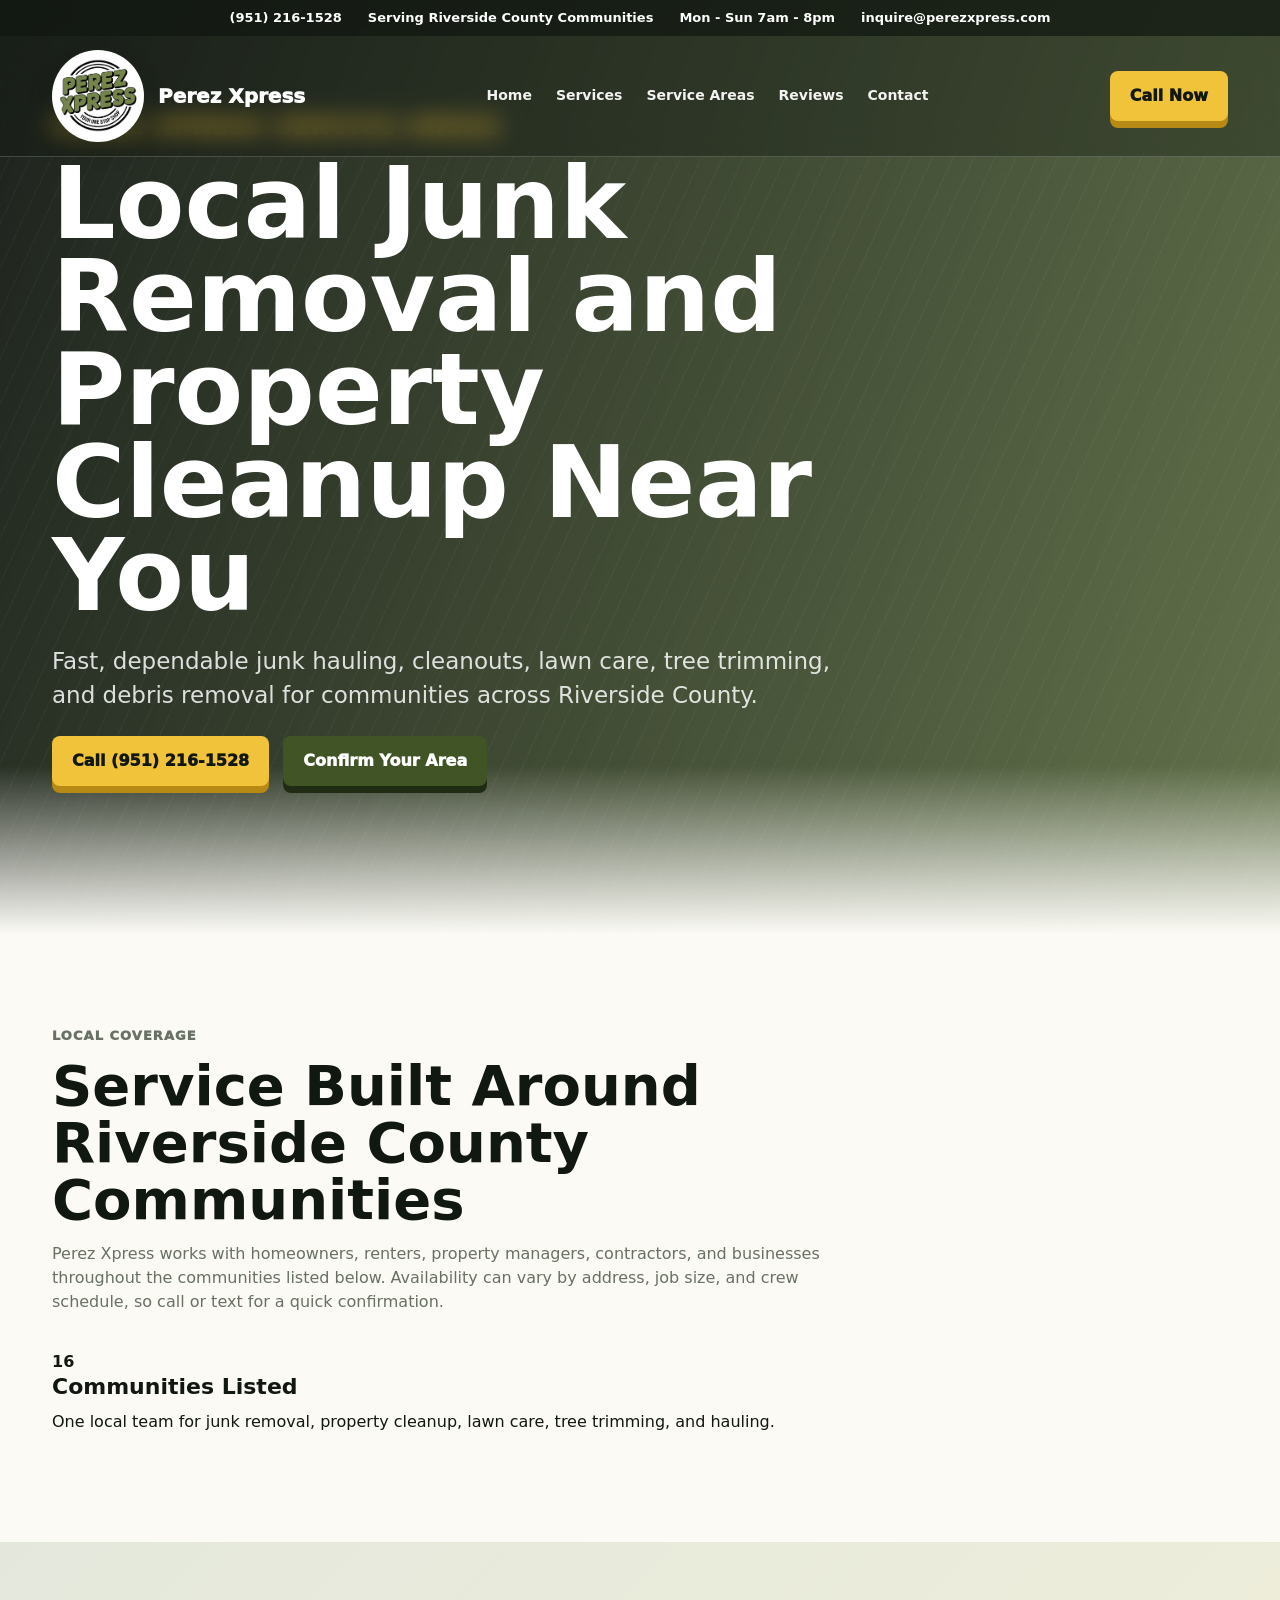
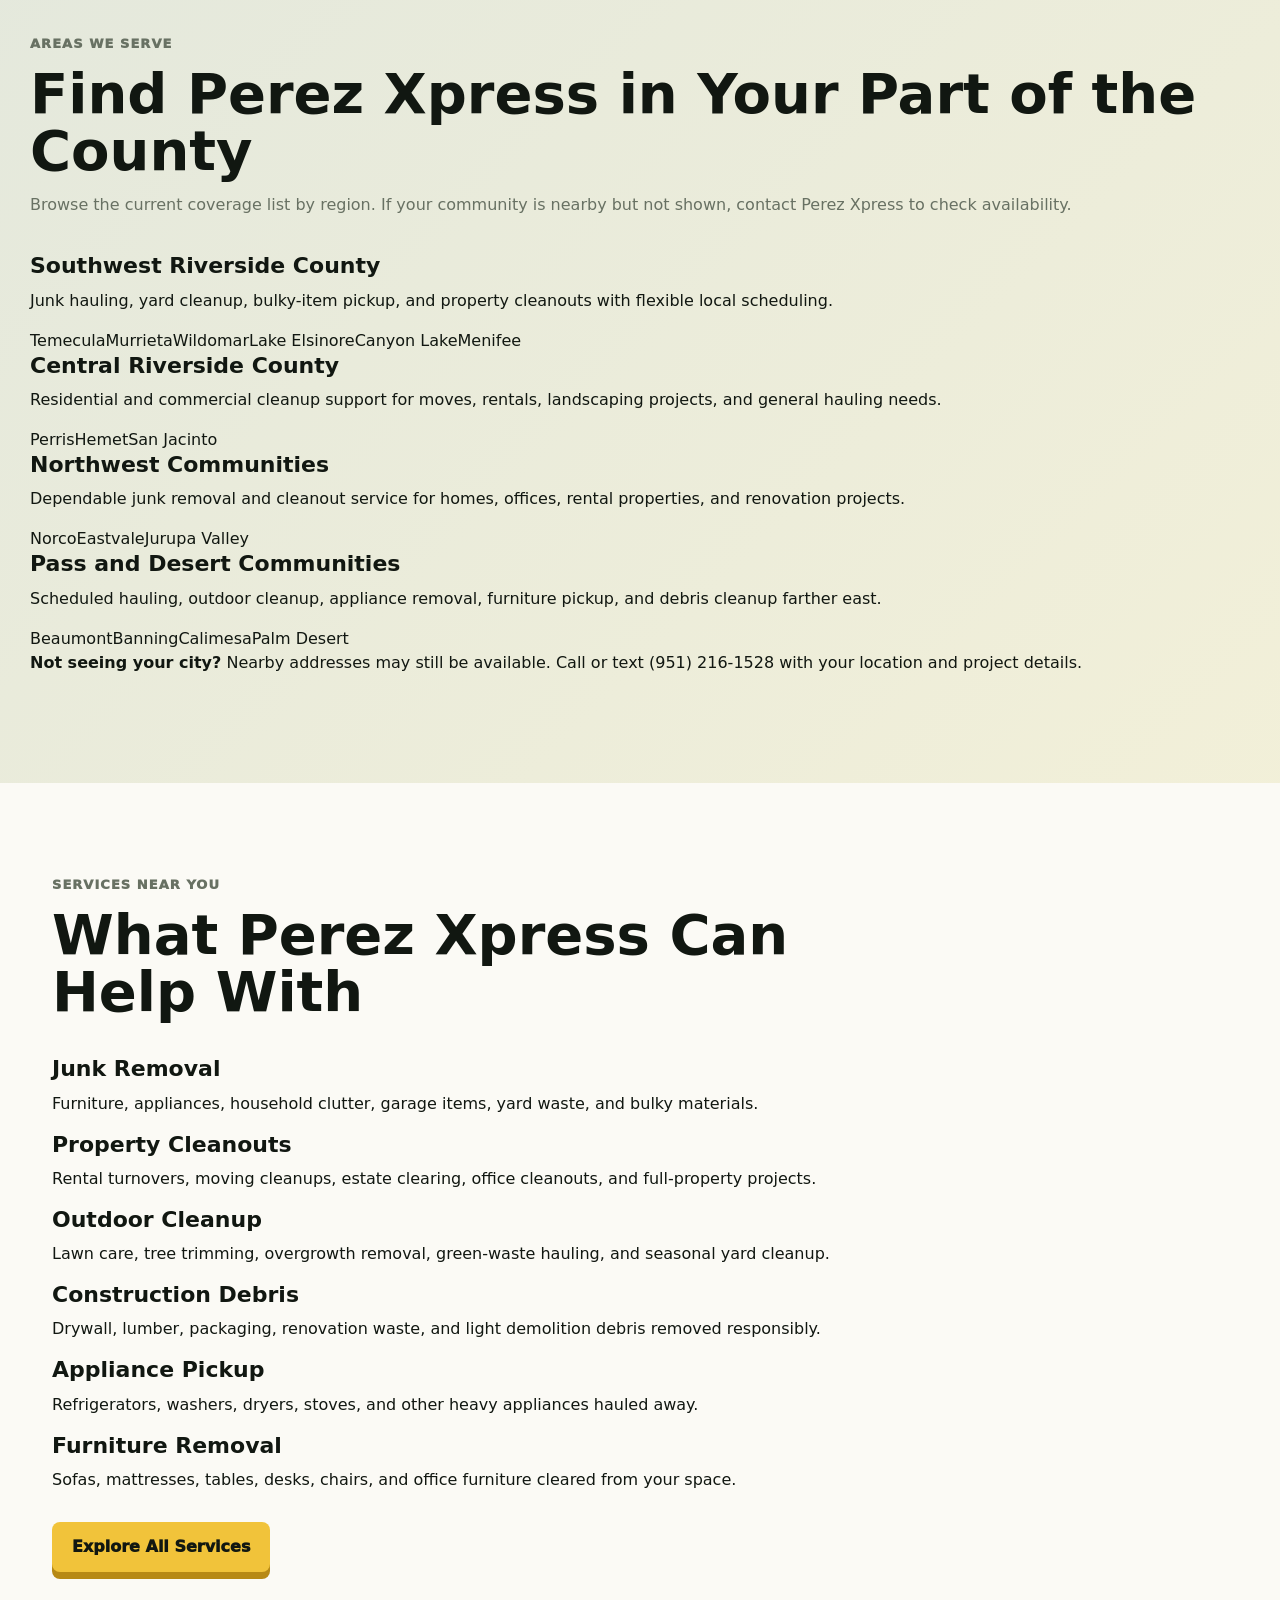
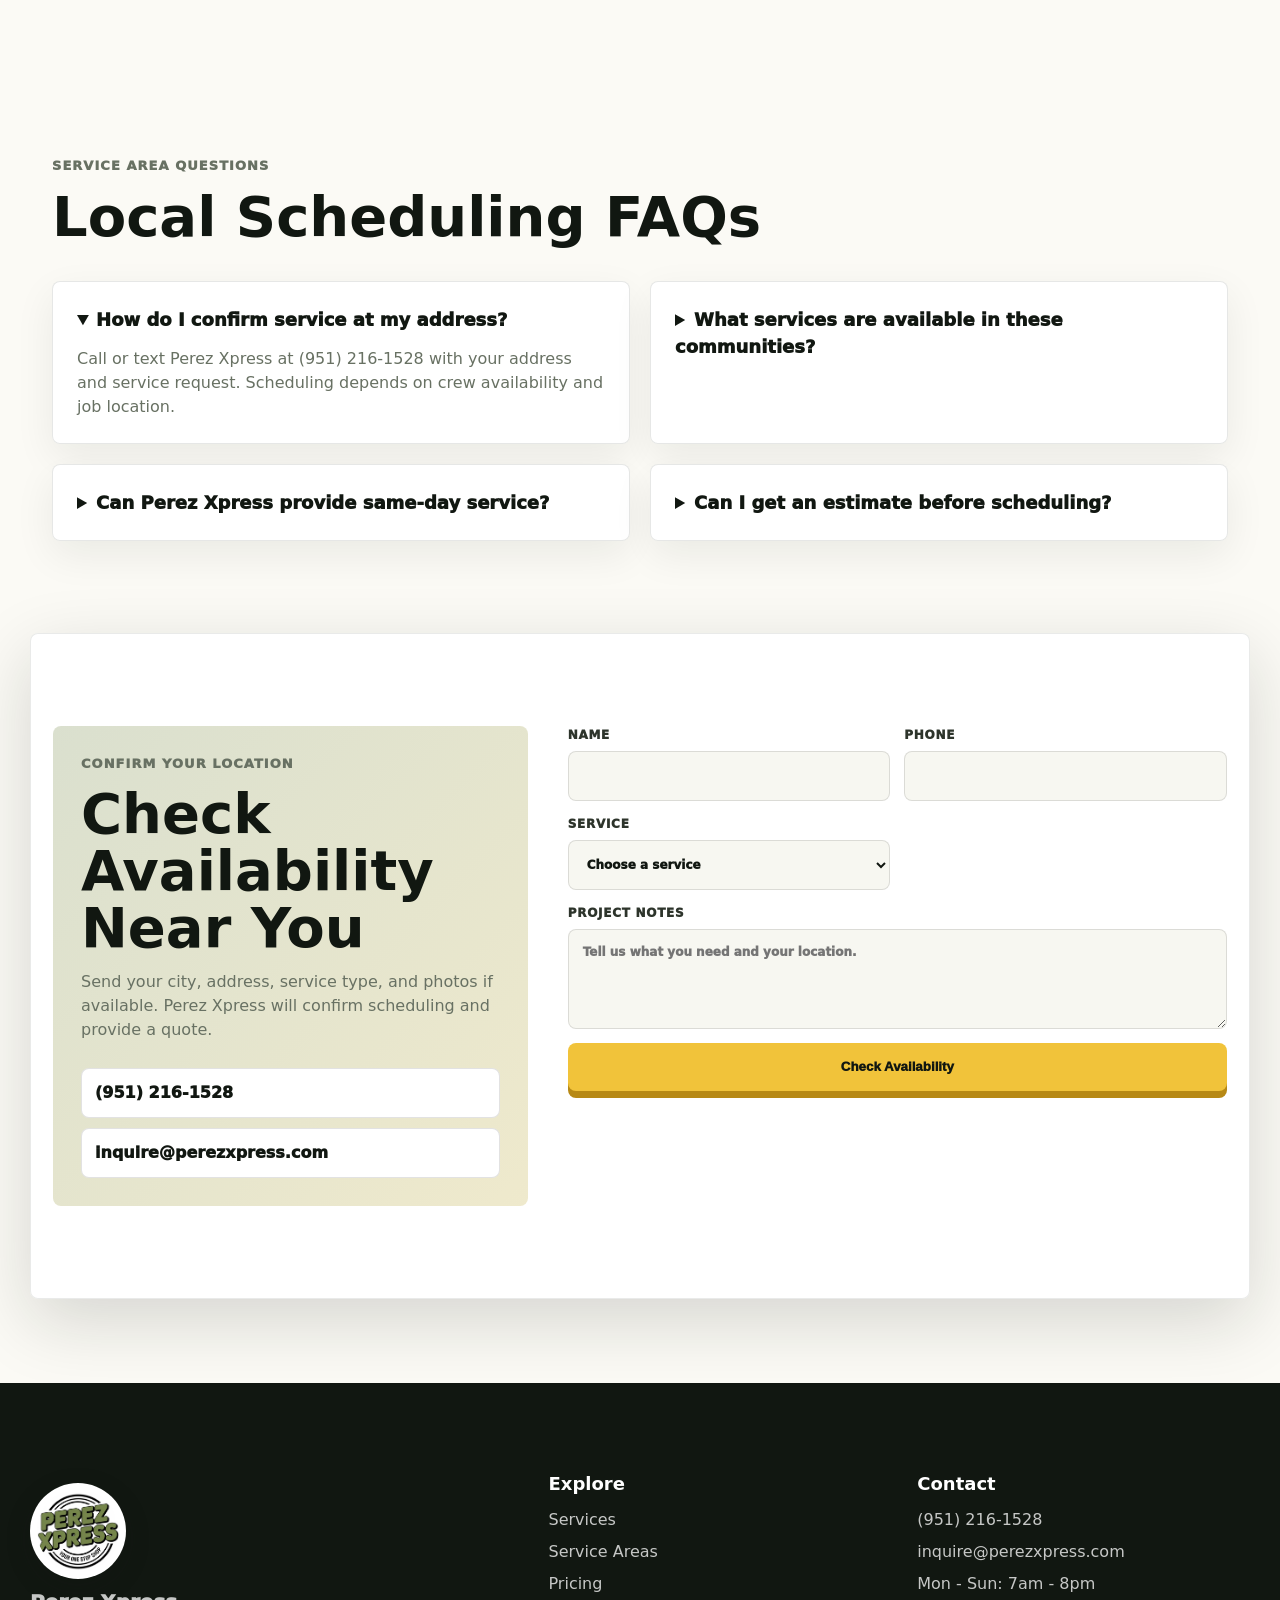
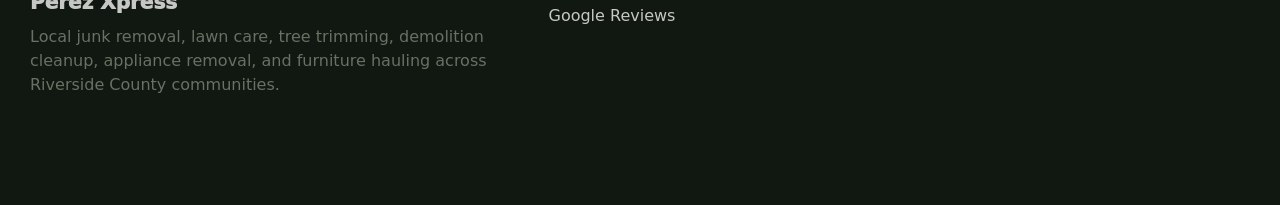
==== service-areas.html @ 228e0c6d "Add SEO service areas page" ====
<!doctype html>
<html lang="en">
  <head>
    <meta charset="utf-8" />
    <meta name="viewport" content="width=device-width, initial-scale=1" />
    <title>Junk Removal Service Areas in Riverside County | Perez Xpress</title>
    <meta name="description" content="See where Perez Xpress provides junk removal, cleanouts, lawn care, tree trimming, demolition cleanup, and bulky-item hauling across Riverside County." />
    <meta name="robots" content="index, follow" />
    <meta property="og:title" content="Perez Xpress Service Areas in Riverside County" />
    <meta property="og:description" content="Find local Perez Xpress junk removal and property cleanup service near you." />
    <meta property="og:type" content="website" />
    <meta property="og:url" content="https://perezxpress.com/service-areas" />
    <meta property="og:image" content="https://perezxpress.com/perez-xpress-logo.jpg" />
    <meta name="theme-color" content="#f1c33a" />
    <link rel="canonical" href="https://perezxpress.com/service-areas" />
    <link rel="stylesheet" href="styles.css" />
    <script type="application/ld+json">
      {
        "@context": "https://schema.org",
        "@graph": [
          {
            "@type": "LocalBusiness",
            "@id": "https://perezxpress.com/#business",
            "name": "Perez Xpress Junk Hauling",
            "url": "https://perezxpress.com/",
            "telephone": "+19512161528",
            "email": "inquire@perezxpress.com",
            "image": "https://perezxpress.com/perez-xpress-logo.jpg",
            "priceRange": "$$",
            "openingHours": "Mo-Su 07:00-20:00",
            "areaServed": [
              "Perris", "Lake Elsinore", "Menifee", "Murrieta", "Temecula",
              "Hemet", "Wildomar", "Canyon Lake", "Norco", "Eastvale",
              "Jurupa Valley", "Beaumont", "San Jacinto", "Banning",
              "Calimesa", "Palm Desert"
            ]
          },
          {
            "@type": "BreadcrumbList",
            "itemListElement": [
              { "@type": "ListItem", "position": 1, "name": "Home", "item": "https://perezxpress.com/" },
              { "@type": "ListItem", "position": 2, "name": "Service Areas", "item": "https://perezxpress.com/service-areas" }
            ]
          },
          {
            "@type": "FAQPage",
            "mainEntity": [
              {
                "@type": "Question",
                "name": "How do I confirm service at my address?",
                "acceptedAnswer": { "@type": "Answer", "text": "Call or text Perez Xpress at (951) 216-1528 with your address and service request. Scheduling depends on crew availability and job location." }
              },
              {
                "@type": "Question",
                "name": "What services are available in these communities?",
                "acceptedAnswer": { "@type": "Answer", "text": "Available services include junk removal, property cleanouts, appliance and furniture hauling, demolition debris cleanup, lawn care, tree trimming, and yard cleanup." }
              },
              {
                "@type": "Question",
                "name": "Can Perez Xpress provide same-day service?",
                "acceptedAnswer": { "@type": "Answer", "text": "Same-day and next-day appointments may be available depending on the location, crew schedule, and size of the job." }
              }
            ]
          }
        ]
      }
    </script>
  </head>
  <body>
    <header class="site-header">
      <div class="topbar">
        <a href="tel:+19512161528">(951) 216-1528</a>
        <span>Serving Riverside County Communities</span>
        <span>Mon - Sun 7am - 8pm</span>
        <a href="mailto:inquire@perezxpress.com">inquire@perezxpress.com</a>
      </div>
      <nav class="nav" aria-label="Primary navigation">
        <a class="brand" href="index.html" aria-label="Perez Xpress home">
          <img class="brand-logo" src="perez-xpress-logo.jpg" alt="Perez Xpress logo" />
          <span>Perez Xpress</span>
        </a>
        <button class="menu-toggle" type="button" aria-expanded="false" aria-controls="nav-links">
          <span></span><span></span><span></span>
        </button>
        <div class="nav-links" id="nav-links">
          <a href="index.html">Home</a>
          <a href="services.html">Services</a>
          <a href="service-areas.html" aria-current="page">Service Areas</a>
          <a href="index.html#reviews">Reviews</a>
          <a href="#contact">Contact</a>
        </div>
        <a class="nav-cta" href="tel:+19512161528">Call Now</a>
      </nav>
    </header>

    <main>
      <section class="page-hero">
        <div class="page-hero-inner">
          <p class="eyebrow">Perez Xpress service areas</p>
          <h1>Local Junk Removal and Property Cleanup Near You</h1>
          <p>Fast, dependable junk hauling, cleanouts, lawn care, tree trimming, and debris removal for communities across Riverside County.</p>
          <div class="hero-actions">
            <a class="button button-primary" href="tel:+19512161528">Call (951) 216-1528</a>
            <a class="button button-secondary" href="#contact">Confirm Your Area</a>
          </div>
        </div>
      </section>

      <section class="section coverage-intro">
        <div class="section-heading">
          <p class="eyebrow">Local coverage</p>
          <h2>Service Built Around Riverside County Communities</h2>
          <p>Perez Xpress works with homeowners, renters, property managers, contractors, and businesses throughout the communities listed below. Availability can vary by address, job size, and crew schedule, so call or text for a quick confirmation.</p>
        </div>
        <aside class="coverage-summary">
          <strong>16</strong>
          <h3>Communities Listed</h3>
          <p>One local team for junk removal, property cleanup, lawn care, tree trimming, and hauling.</p>
        </aside>
      </section>

      <section class="section band">
        <div class="section-heading">
          <p class="eyebrow">Areas we serve</p>
          <h2>Find Perez Xpress in Your Part of the County</h2>
          <p>Browse the current coverage list by region. If your community is nearby but not shown, contact Perez Xpress to check availability.</p>
        </div>
        <div class="area-card-grid">
          <article class="area-card">
            <h3>Southwest Riverside County</h3>
            <p>Junk hauling, yard cleanup, bulky-item pickup, and property cleanouts with flexible local scheduling.</p>
            <div class="city-list" aria-label="Southwest Riverside County communities">
              <span>Temecula</span><span>Murrieta</span><span>Wildomar</span><span>Lake Elsinore</span><span>Canyon Lake</span><span>Menifee</span>
            </div>
          </article>
          <article class="area-card">
            <h3>Central Riverside County</h3>
            <p>Residential and commercial cleanup support for moves, rentals, landscaping projects, and general hauling needs.</p>
            <div class="city-list" aria-label="Central Riverside County communities">
              <span>Perris</span><span>Hemet</span><span>San Jacinto</span>
            </div>
          </article>
          <article class="area-card">
            <h3>Northwest Communities</h3>
            <p>Dependable junk removal and cleanout service for homes, offices, rental properties, and renovation projects.</p>
            <div class="city-list" aria-label="Northwest Riverside County communities">
              <span>Norco</span><span>Eastvale</span><span>Jurupa Valley</span>
            </div>
          </article>
          <article class="area-card">
            <h3>Pass and Desert Communities</h3>
            <p>Scheduled hauling, outdoor cleanup, appliance removal, furniture pickup, and debris cleanup farther east.</p>
            <div class="city-list" aria-label="Pass and desert communities">
              <span>Beaumont</span><span>Banning</span><span>Calimesa</span><span>Palm Desert</span>
            </div>
          </article>
        </div>
        <div class="coverage-note">
          <p><strong>Not seeing your city?</strong> Nearby addresses may still be available. Call or text <a class="text-link" href="tel:+19512161528">(951) 216-1528</a> with your location and project details.</p>
        </div>
      </section>

      <section class="section">
        <div class="section-heading">
          <p class="eyebrow">Services near you</p>
          <h2>What Perez Xpress Can Help With</h2>
        </div>
        <div class="local-service-grid">
          <article><h3>Junk Removal</h3><p>Furniture, appliances, household clutter, garage items, yard waste, and bulky materials.</p></article>
          <article><h3>Property Cleanouts</h3><p>Rental turnovers, moving cleanups, estate clearing, office cleanouts, and full-property projects.</p></article>
          <article><h3>Outdoor Cleanup</h3><p>Lawn care, tree trimming, overgrowth removal, green-waste hauling, and seasonal yard cleanup.</p></article>
          <article><h3>Construction Debris</h3><p>Drywall, lumber, packaging, renovation waste, and light demolition debris removed responsibly.</p></article>
          <article><h3>Appliance Pickup</h3><p>Refrigerators, washers, dryers, stoves, and other heavy appliances hauled away.</p></article>
          <article><h3>Furniture Removal</h3><p>Sofas, mattresses, tables, desks, chairs, and office furniture cleared from your space.</p></article>
        </div>
        <div class="section-action">
          <a class="button button-primary" href="services.html">Explore All Services</a>
        </div>
      </section>

      <section class="section faq">
        <div class="section-heading">
          <p class="eyebrow">Service area questions</p>
          <h2>Local Scheduling FAQs</h2>
        </div>
        <div class="faq-grid">
          <details open><summary>How do I confirm service at my address?</summary><p>Call or text Perez Xpress at (951) 216-1528 with your address and service request. Scheduling depends on crew availability and job location.</p></details>
          <details><summary>What services are available in these communities?</summary><p>Services include junk removal, property cleanouts, appliance and furniture hauling, demolition debris cleanup, lawn care, tree trimming, and yard cleanup.</p></details>
          <details><summary>Can Perez Xpress provide same-day service?</summary><p>Same-day and next-day appointments may be available depending on the location, crew schedule, and size of the job.</p></details>
          <details><summary>Can I get an estimate before scheduling?</summary><p>Yes. Send photos and basic project details by text or email for a fast preliminary estimate.</p></details>
        </div>
      </section>

      <section class="quick-quote services-quote" id="contact" aria-labelledby="areas-quote-title">
        <div class="quote-intro">
          <p class="eyebrow">Confirm your location</p>
          <h2 id="areas-quote-title">Check Availability Near You</h2>
          <p>Send your city, address, service type, and photos if available. Perez Xpress will confirm scheduling and provide a quote.</p>
          <div class="contact-stack">
            <a href="tel:+19512161528">(951) 216-1528</a>
            <a href="mailto:inquire@perezxpress.com">inquire@perezxpress.com</a>
          </div>
        </div>
        <form class="quote-form" id="pickup-request">
          <label>Name<input name="name" autocomplete="name" required /></label>
          <label>Phone<input name="phone" type="tel" autocomplete="tel" required /></label>
          <label>Service<select name="service" required><option value="">Choose a service</option><option>Junk removal</option><option>Property cleanout</option><option>Lawn care or yard cleanup</option><option>Tree trimming</option><option>Demolition cleanup</option><option>Appliance or furniture removal</option></select></label>
          <label>Project notes<textarea name="message" rows="4" placeholder="Tell us what you need and your location."></textarea></label>
          <button class="button button-primary" type="submit">Check Availability</button>
        </form>
      </section>
    </main>

    <footer class="footer">
      <div>
        <a class="brand footer-brand" href="index.html">
          <img class="brand-logo" src="perez-xpress-logo.jpg" alt="Perez Xpress logo" />
          <span>Perez Xpress</span>
        </a>
        <p>Local junk removal, lawn care, tree trimming, demolition cleanup, appliance removal, and furniture hauling across Riverside County communities.</p>
      </div>
      <div>
        <h2>Explore</h2>
        <a href="services.html">Services</a>
        <a href="service-areas.html">Service Areas</a>
        <a href="index.html#pricing">Pricing</a>
        <a href="index.html#reviews">Google Reviews</a>
      </div>
      <div>
        <h2>Contact</h2>
        <a href="tel:+19512161528">(951) 216-1528</a>
        <a href="mailto:inquire@perezxpress.com">inquire@perezxpress.com</a>
        <span>Mon - Sun: 7am - 8pm</span>
      </div>
    </footer>
    <script src="script.js"></script>
  </body>
</html>
---- styles.css ----
:root {
  --ink: #111711;
  --charcoal: #1d2119;
  --olive: #718646;
  --olive-dark: #415426;
  --leaf: #2f6d3f;
  --gold: #f1c33a;
  --cream: #fbfaf5;
  --paper: #ffffff;
  --mist: #eef1e8;
  --line: rgba(17, 23, 17, 0.12);
  --muted: #687163;
  --shadow: 0 22px 70px rgba(17, 23, 17, 0.16);
}

* {
  box-sizing: border-box;
}

html {
  scroll-behavior: smooth;
}

body {
  margin: 0;
  color: var(--ink);
  background: var(--cream);
  font-family: Inter, ui-sans-serif, system-ui, -apple-system, BlinkMacSystemFont, "Segoe UI", sans-serif;
  line-height: 1.5;
}

body::before {
  content: "";
  position: fixed;
  inset: 0;
  z-index: -1;
  opacity: 0.32;
  background-image:
    linear-gradient(rgba(17, 23, 17, 0.04) 1px, transparent 1px),
    linear-gradient(90deg, rgba(17, 23, 17, 0.04) 1px, transparent 1px);
  background-size: 42px 42px;
}

img {
  display: block;
  max-width: 100%;
}

a {
  color: inherit;
  text-decoration: none;
}

.site-header {
  position: absolute;
  top: 0;
  left: 0;
  width: 100%;
  z-index: 50;
  color: #ffffff;
  background: rgba(17, 23, 17, 0.34);
  border-bottom: 1px solid rgba(255, 255, 255, 0.18);
  backdrop-filter: blur(12px);
}

.topbar {
  display: flex;
  justify-content: center;
  gap: 26px;
  padding: 8px 20px;
  color: #ffffff;
  background: rgba(17, 23, 17, 0.72);
  font-size: 13px;
  font-weight: 800;
}

.topbar a:hover {
  color: var(--gold);
}

.nav {
  display: grid;
  grid-template-columns: auto 1fr auto;
  align-items: center;
  gap: 24px;
  max-width: 1220px;
  margin: 0 auto;
  padding: 14px 22px;
}

.brand {
  display: inline-flex;
  align-items: center;
  gap: 14px;
  min-width: max-content;
  font-size: 20px;
  font-weight: 950;
  letter-spacing: 0;
}

.brand-logo {
  width: 92px;
  height: 92px;
  padding: 4px;
  border: 3px solid rgba(255, 255, 255, 0.88);
  border-radius: 50%;
  background: #ffffff;
  object-fit: contain;
  box-shadow: 0 8px 24px rgba(17, 23, 17, 0.22);
}

.nav-links {
  display: flex;
  justify-content: center;
  gap: 24px;
  font-size: 14px;
  font-weight: 850;
}

.nav-links a {
  color: rgba(255, 255, 255, 0.94);
  transition: color 160ms ease, transform 160ms ease;
}

.nav-links a:hover {
  color: var(--gold);
  transform: translateY(-1px);
}

.nav-cta,
.button {
  display: inline-flex;
  align-items: center;
  justify-content: center;
  min-height: 48px;
  padding: 13px 20px;
  border: 0;
  border-radius: 8px;
  font-weight: 950;
  cursor: pointer;
  transition: transform 160ms ease, box-shadow 160ms ease, background 160ms ease;
}

.nav-cta,
.button-primary {
  color: var(--ink);
  background: var(--gold);
  box-shadow: 0 7px 0 #b78915;
}

.button-secondary {
  color: #ffffff;
  background: var(--olive-dark);
  box-shadow: 0 7px 0 #1f2b12;
}

.nav-cta:hover,
.button:hover {
  transform: translateY(-2px);
}

.menu-toggle {
  display: none;
  width: 46px;
  height: 46px;
  border: 1px solid rgba(255, 255, 255, 0.34);
  border-radius: 8px;
  background: rgba(17, 23, 17, 0.58);
}

.menu-toggle span {
  display: block;
  width: 20px;
  height: 2px;
  margin: 4px auto;
  background: #ffffff;
}

.hero {
  position: relative;
  min-height: clamp(840px, 106svh, 1020px);
  display: grid;
  align-items: center;
  overflow: hidden;
  isolation: isolate;
  background: var(--charcoal);
}

.hero-media,
.hero-overlay {
  position: absolute;
  inset: 0;
}

.hero-media {
  z-index: -2;
  overflow: hidden;
  background-image: url("perez-xpress-truck-dump-trailer.png");
  background-position: 50% center;
  background-repeat: no-repeat;
  background-size: cover;
}

.hero-overlay {
  z-index: -1;
  background:
    linear-gradient(0deg, var(--cream) 0, rgba(251, 250, 245, 0) 15%),
    linear-gradient(90deg, rgba(17, 23, 17, 0.82) 0%, rgba(17, 23, 17, 0.58) 48%, rgba(17, 23, 17, 0.32) 100%),
    linear-gradient(135deg, rgba(241, 195, 58, 0.2), transparent 36%),
    repeating-linear-gradient(115deg, transparent 0 18px, rgba(255, 255, 255, 0.035) 18px 19px);
}

.hero-content {
  position: relative;
  width: 100%;
  max-width: 1220px;
  margin: 0 auto;
  padding: 220px 22px 150px;
  color: #ffffff;
}

.hero-grid {
  display: block;
}

.hero-copy-wrap {
  max-width: 900px;
}

.eyebrow {
  margin: 0 0 12px;
  color: var(--olive-dark);
  font-size: 13px;
  font-weight: 950;
  letter-spacing: 0.08em;
  text-transform: uppercase;
}

.hero .eyebrow,
.final-cta .eyebrow {
  color: var(--gold);
}

h1,
h2,
h3,
p {
  margin-top: 0;
}

h1 {
  max-width: 860px;
  margin-bottom: 22px;
  font-size: clamp(50px, 8.4vw, 100px);
  line-height: 0.93;
  letter-spacing: 0;
}

h2 {
  margin-bottom: 14px;
  font-size: clamp(32px, 4.4vw, 56px);
  line-height: 1.02;
  letter-spacing: 0;
}

h3 {
  margin-bottom: 10px;
  font-size: 22px;
  line-height: 1.15;
}

.hero-copy {
  max-width: 780px;
  margin-bottom: 30px;
  color: rgba(255, 255, 255, 0.88);
  font-size: clamp(18px, 2vw, 23px);
}

.hero-actions,
.final-actions {
  display: flex;
  flex-wrap: wrap;
  gap: 14px;
}

.trust-strip {
  display: grid;
  grid-template-columns: repeat(4, minmax(0, 1fr));
  gap: 12px;
  margin-top: 46px;
}

.trust-strip span {
  padding: 15px 16px;
  border: 1px solid rgba(255, 255, 255, 0.22);
  border-radius: 8px;
  background: rgba(255, 255, 255, 0.13);
  color: rgba(255, 255, 255, 0.92);
  font-weight: 900;
  backdrop-filter: blur(10px);
}

.quick-quote,
.section,
.split-section,
.final-cta,
.footer {
  max-width: 1220px;
  margin: 0 auto;
  padding: 92px 22px;
}

.quick-quote {
  position: relative;
  z-index: 4;
  display: grid;
  grid-template-columns: minmax(0, 0.72fr) minmax(360px, 1fr);
  gap: 40px;
  align-items: start;
  margin-top: -82px;
  border: 1px solid rgba(17, 23, 17, 0.09);
  border-radius: 8px;
  background: rgba(255, 255, 255, 0.96);
  box-shadow: var(--shadow);
}

.quote-intro {
  min-height: 100%;
  padding: 28px;
  border-radius: 8px;
  background:
    linear-gradient(135deg, rgba(113, 134, 70, 0.16), rgba(241, 195, 58, 0.16)),
    var(--mist);
}

.quick-quote p,
.section-heading p,
.split-copy p,
.faq p,
.footer p,
.price-card p,
.service-grid p,
.process-grid p,
blockquote p {
  color: var(--muted);
}

.contact-stack {
  display: grid;
  gap: 10px;
  margin-top: 26px;
}

.contact-stack a {
  display: block;
  padding: 13px 14px;
  border-radius: 8px;
  color: var(--ink);
  background: #ffffff;
  font-weight: 950;
  box-shadow: inset 0 0 0 1px var(--line);
  word-break: break-word;
}

.quote-form {
  display: grid;
  grid-template-columns: repeat(2, minmax(0, 1fr));
  gap: 14px;
}

.quote-form label {
  display: grid;
  gap: 7px;
  color: #2d342b;
  font-size: 12px;
  font-weight: 950;
  letter-spacing: 0.06em;
  text-transform: uppercase;
}

.quote-form label:nth-child(4) {
  grid-column: 1 / -1;
}

input,
select,
textarea {
  width: 100%;
  min-height: 50px;
  border: 1px solid var(--line);
  border-radius: 8px;
  background: #f7f7f1;
  color: var(--ink);
  font: inherit;
  padding: 13px 14px;
  outline: 0;
}

input:focus,
select:focus,
textarea:focus {
  border-color: var(--olive);
  box-shadow: 0 0 0 4px rgba(113, 134, 70, 0.14);
}

textarea {
  resize: vertical;
}

.quote-form button {
  grid-column: 1 / -1;
}

.section-heading {
  max-width: 820px;
  margin-bottom: 36px;
}

.section-action {
  display: flex;
  margin-top: 30px;
}

.page-hero {
  position: relative;
  overflow: hidden;
  color: #ffffff;
  background:
    linear-gradient(110deg, rgba(17, 23, 17, 0.95), rgba(65, 84, 38, 0.82)),
    url("https://images.unsplash.com/photo-1590496793929-36417d3117de?auto=format&fit=crop&w=1900&q=82") center / cover;
}

.page-hero::after {
  content: "";
  position: absolute;
  inset: 0;
  background:
    linear-gradient(0deg, var(--cream) 0, rgba(251, 250, 245, 0) 18%),
    repeating-linear-gradient(115deg, transparent 0 18px, rgba(255, 255, 255, 0.04) 18px 19px);
}

.page-hero-inner {
  position: relative;
  z-index: 1;
  max-width: 1220px;
  margin: 0 auto;
  padding: 110px 22px 148px;
}

.page-hero .eyebrow {
  color: var(--gold);
}

.page-hero h1 {
  max-width: 960px;
}

.page-hero p {
  max-width: 820px;
  color: rgba(255, 255, 255, 0.84);
  font-size: clamp(18px, 2vw, 23px);
}

.seo-intro {
  padding-top: 72px;
}

.seo-grid {
  display: grid;
  grid-template-columns: repeat(5, minmax(0, 1fr));
  gap: 14px;
}

.seo-grid a {
  display: grid;
  min-height: 112px;
  align-items: end;
  padding: 20px;
  border: 1px solid var(--line);
  border-radius: 8px;
  color: #ffffff;
  background:
    linear-gradient(145deg, rgba(17, 23, 17, 0.86), rgba(65, 84, 38, 0.9)),
    var(--olive-dark);
  font-size: 20px;
  font-weight: 950;
  box-shadow: 0 14px 40px rgba(17, 23, 17, 0.1);
}

.service-detail {
  display: grid;
  grid-template-columns: minmax(0, 1fr) minmax(360px, 0.78fr);
  gap: 52px;
  align-items: center;
  max-width: 1220px;
  margin: 0 auto;
  padding: 86px 22px;
}

.service-detail + .service-detail {
  border-top: 1px solid var(--line);
}

.service-detail img {
  width: 100%;
  aspect-ratio: 1 / 0.82;
  border-radius: 8px;
  object-fit: cover;
  box-shadow: var(--shadow);
}

.service-detail img.before-after {
  aspect-ratio: 3 / 2;
}

.service-detail-alt {
  grid-template-columns: minmax(360px, 0.78fr) minmax(0, 1fr);
}

.services-quote {
  margin-top: 0;
  margin-bottom: 84px;
}

.pricing-grid,
.service-grid,
.process-grid,
.review-grid,
.faq-grid {
  display: grid;
  gap: 20px;
}

.pricing-grid {
  grid-template-columns: repeat(4, minmax(0, 1fr));
}

.price-card,
.service-grid article,
.process-grid article,
blockquote,
details {
  border: 1px solid rgba(17, 23, 17, 0.1);
  border-radius: 8px;
  background: rgba(255, 255, 255, 0.94);
  overflow: hidden;
  box-shadow: 0 14px 40px rgba(17, 23, 17, 0.07);
}

.price-card {
  transition: transform 180ms ease, box-shadow 180ms ease;
}

.price-card:hover {
  transform: translateY(-5px);
  box-shadow: 0 24px 60px rgba(17, 23, 17, 0.14);
}

.price-card img {
  width: 100%;
  aspect-ratio: 1.12 / 1;
  object-fit: cover;
  filter: saturate(0.9) contrast(1.05);
}

.price-card div,
.service-grid article,
.process-grid article,
blockquote,
details {
  padding: 24px;
}

.price {
  margin-bottom: 4px;
  color: var(--olive-dark);
  font-size: 34px;
  font-weight: 950;
}

.band {
  max-width: none;
  background:
    linear-gradient(135deg, rgba(65, 84, 38, 0.08), rgba(241, 195, 58, 0.11)),
    #f2f5ec;
}

.band > * {
  max-width: 1220px;
  margin-left: auto;
  margin-right: auto;
}

.service-grid {
  grid-template-columns: repeat(3, minmax(0, 1fr));
}

.service-grid article {
  position: relative;
  min-height: 220px;
  background:
    linear-gradient(180deg, rgba(255, 255, 255, 0.98), rgba(251, 250, 245, 0.98));
}

.service-grid article::after {
  content: "";
  position: absolute;
  left: 24px;
  right: 24px;
  bottom: 0;
  height: 5px;
  border-radius: 999px 999px 0 0;
  background: var(--gold);
}

.service-icon {
  display: inline-grid;
  place-items: center;
  width: 48px;
  height: 48px;
  margin-bottom: 18px;
  border-radius: 8px;
  color: #ffffff;
  background: var(--olive-dark);
  font-weight: 950;
  box-shadow: 5px 5px 0 var(--gold);
}

.split-section {
  display: grid;
  grid-template-columns: minmax(0, 0.95fr) minmax(0, 1fr);
  gap: 56px;
  align-items: center;
}

.split-media {
  position: relative;
}

.split-media::before {
  content: "15% off first service";
  position: absolute;
  top: 24px;
  left: 24px;
  z-index: 2;
  padding: 12px 15px;
  border-radius: 8px;
  color: var(--ink);
  background: var(--gold);
  font-weight: 950;
  box-shadow: 5px 5px 0 #050505;
}

.split-media img {
  width: 100%;
  aspect-ratio: 1 / 0.9;
  border-radius: 8px;
  object-fit: cover;
  box-shadow: var(--shadow);
}

.split-copy {
  padding: 12px 0;
}

.check-list {
  display: grid;
  gap: 10px;
  margin: 24px 0 30px;
  padding: 0;
  list-style: none;
}

.check-list li {
  position: relative;
  padding-left: 32px;
  font-weight: 850;
}

.check-list li::before {
  content: "";
  position: absolute;
  left: 0;
  top: 6px;
  width: 16px;
  height: 16px;
  border-radius: 50%;
  background: var(--gold);
  box-shadow: inset 0 0 0 4px #ffffff, 0 0 0 2px var(--olive-dark);
}

.area-grid {
  display: grid;
  grid-template-columns: repeat(4, minmax(0, 1fr));
  gap: 12px;
}

.area-grid span {
  padding: 16px;
  border: 1px solid var(--line);
  border-radius: 8px;
  background: #ffffff;
  font-weight: 950;
  text-align: center;
  box-shadow: 0 10px 28px rgba(17, 23, 17, 0.06);
}

.process-grid {
  grid-template-columns: repeat(4, minmax(0, 1fr));
}

.process-grid article {
  background: var(--charcoal);
}

.process-grid h3,
.process-grid p {
  color: #ffffff;
}

.process-grid p {
  color: rgba(255, 255, 255, 0.74);
}

.process-grid strong {
  display: block;
  margin-bottom: 22px;
  color: var(--gold);
  font-size: 34px;
  line-height: 1;
}

.reviews-section {
  position: relative;
}

.reviews-heading {
  display: grid;
  grid-template-columns: minmax(0, 1fr) auto;
  gap: 36px;
  align-items: end;
  max-width: 1220px;
  margin: 0 auto 36px;
}

.reviews-heading .section-heading {
  margin-bottom: 0;
}

.google-rating {
  display: flex;
  align-items: center;
  gap: 16px;
  min-width: 320px;
  padding: 22px 24px;
  border: 1px solid rgba(17, 23, 17, 0.1);
  border-radius: 8px;
  background: #ffffff;
  box-shadow: 0 14px 40px rgba(17, 23, 17, 0.08);
}

.google-rating-mark {
  display: grid;
  width: 52px;
  height: 52px;
  flex: 0 0 52px;
  place-items: center;
  border-radius: 50%;
  color: #4285f4;
  background: #f7f9fc;
  font-size: 28px;
  font-weight: 950;
  box-shadow: inset 0 0 0 1px rgba(66, 133, 244, 0.18);
}

.google-rating-label,
.google-rating-count {
  display: block;
  color: var(--muted);
  font-size: 13px;
  font-weight: 850;
}

.google-rating-score {
  display: flex;
  align-items: center;
  gap: 10px;
  margin: 2px 0;
}

.google-rating-score strong {
  color: var(--ink);
  font-size: 28px;
  line-height: 1;
}

.review-stars {
  color: #f4b400;
  font-size: 17px;
  letter-spacing: 0.08em;
}

.review-grid {
  grid-template-columns: repeat(3, minmax(0, 1fr));
}

blockquote {
  position: relative;
  margin: 0;
}

.review-card {
  display: flex;
  min-height: 280px;
  flex-direction: column;
  padding: 28px;
  border-top: 5px solid var(--gold);
  transition: transform 180ms ease, box-shadow 180ms ease;
}

.review-card:hover {
  transform: translateY(-5px);
  box-shadow: 0 24px 60px rgba(17, 23, 17, 0.13);
}

.review-card::before {
  content: "“";
  position: absolute;
  top: 42px;
  right: 22px;
  color: rgba(113, 134, 70, 0.12);
  font-family: Georgia, serif;
  font-size: 92px;
  line-height: 1;
}

.review-card p {
  position: relative;
  z-index: 1;
  margin: 24px 0 28px;
  color: var(--ink);
  font-size: 18px;
  line-height: 1.65;
}

.review-card footer {
  display: flex;
  align-items: center;
  gap: 12px;
  margin-top: auto;
}

.review-card footer span:not(.review-avatar),
.review-source-link {
  display: block;
  color: var(--muted);
  font-size: 13px;
  font-weight: 750;
}

.google-review-link {
  text-decoration: underline;
  text-decoration-color: rgba(65, 84, 38, 0.35);
  text-underline-offset: 3px;
  transition: color 160ms ease, text-decoration-color 160ms ease;
}

.google-review-link:hover,
.google-review-link:focus-visible {
  color: var(--olive-dark);
  text-decoration-color: var(--gold);
}

.review-avatar {
  display: grid;
  width: 44px;
  height: 44px;
  flex: 0 0 44px;
  place-items: center;
  border-radius: 50%;
  color: #ffffff;
  background: var(--olive-dark);
  font-weight: 950;
  box-shadow: 3px 3px 0 var(--gold);
}

cite {
  display: block;
  color: var(--olive-dark);
  font-style: normal;
  font-weight: 950;
}

.reviews-action {
  display: flex;
  align-items: center;
  gap: 22px;
  max-width: 1220px;
  margin: 32px auto 0;
}

.reviews-action > span {
  color: var(--muted);
  font-size: 13px;
  font-weight: 750;
}

.faq-grid {
  grid-template-columns: repeat(2, minmax(0, 1fr));
}

summary {
  cursor: pointer;
  font-size: 18px;
  font-weight: 950;
}

details p {
  margin: 14px 0 0;
}

.final-cta {
  display: flex;
  justify-content: space-between;
  gap: 28px;
  align-items: center;
  margin-bottom: 60px;
  border-radius: 8px;
  color: #ffffff;
  background:
    linear-gradient(120deg, rgba(17, 23, 17, 0.92), rgba(65, 84, 38, 0.96)),
    url("https://images.unsplash.com/photo-1503387762-592deb58ef4e?auto=format&fit=crop&w=1600&q=80") center / cover;
  box-shadow: var(--shadow);
}

.final-cta p {
  color: rgba(255, 255, 255, 0.78);
}

.footer {
  display: grid;
  grid-template-columns: 1.45fr 1fr 1fr;
  gap: 36px;
  max-width: none;
  padding-left: max(22px, calc((100vw - 1220px) / 2));
  padding-right: max(22px, calc((100vw - 1220px) / 2));
  color: #ffffff;
  background: #111711;
}

.footer h2 {
  font-size: 18px;
}

.footer a,
.footer span {
  display: block;
  margin: 8px 0;
  color: rgba(255, 255, 255, 0.76);
}

.footer a:hover {
  color: var(--gold);
}

.footer-brand {
  color: #ffffff;
}

.footer .brand-logo {
  width: 96px;
  height: 96px;
}

@media (max-width: 1050px) {
  .topbar {
    flex-wrap: wrap;
    gap: 8px 18px;
  }

  .nav {
    grid-template-columns: auto auto;
  }

  .menu-toggle {
    display: block;
    justify-self: end;
  }

  .nav-links {
    display: none;
    grid-column: 1 / -1;
    flex-direction: column;
    align-items: stretch;
    gap: 0;
    border-top: 1px solid var(--line);
    padding-top: 12px;
  }

  .nav-links.is-open {
    display: flex;
    padding: 12px 18px;
    border: 1px solid rgba(255, 255, 255, 0.18);
    border-radius: 8px;
    background: rgba(17, 23, 17, 0.9);
  }

  .nav-links a {
    padding: 12px 0;
  }

  .nav-cta {
    display: none;
  }

  .hero-grid,
  .quick-quote,
  .service-detail,
  .service-detail-alt,
  .split-section,
  .reviews-heading,
  .final-cta,
  .footer {
    grid-template-columns: 1fr;
  }

  .google-rating {
    min-width: 0;
    max-width: 420px;
  }

  .pricing-grid,
  .service-grid,
  .process-grid,
  .seo-grid,
  .area-grid {
    grid-template-columns: repeat(2, minmax(0, 1fr));
  }

  .service-detail-alt img {
    order: 2;
  }

  .service-detail-alt div {
    order: 1;
  }
}

@media (max-width: 720px) {
  .topbar {
    justify-content: flex-start;
    font-size: 12px;
  }

  .brand {
    font-size: 17px;
  }

  .brand-logo {
    width: 80px;
    height: 80px;
  }

  .hero {
    min-height: 850px;
  }

  .hero-media {
    background-position: 43% center;
  }

  .hero-content {
    padding-top: 220px;
    padding-bottom: 104px;
  }

  .trust-strip,
  .quote-form,
  .pricing-grid,
  .service-grid,
  .process-grid,
  .review-grid,
  .faq-grid,
  .seo-grid,
  .area-grid {
    grid-template-columns: 1fr;
  }

  .hero-actions,
  .final-actions,
  .button {
    width: 100%;
  }

  .reviews-action {
    align-items: stretch;
    flex-direction: column;
  }

  .reviews-action > span {
    text-align: center;
  }

  .review-card {
    min-height: 0;
  }

  .quick-quote,
  .section,
  .split-section,
  .final-cta,
  .footer {
    padding-top: 60px;
    padding-bottom: 60px;
  }

  .quick-quote {
    margin-top: 0;
    border-radius: 0;
  }

  .service-detail {
    padding-top: 60px;
    padding-bottom: 60px;
  }

  .quote-intro {
    padding: 22px;
  }

  .split-media::before {
    left: 16px;
    top: 16px;
    max-width: calc(100% - 32px);
  }
}
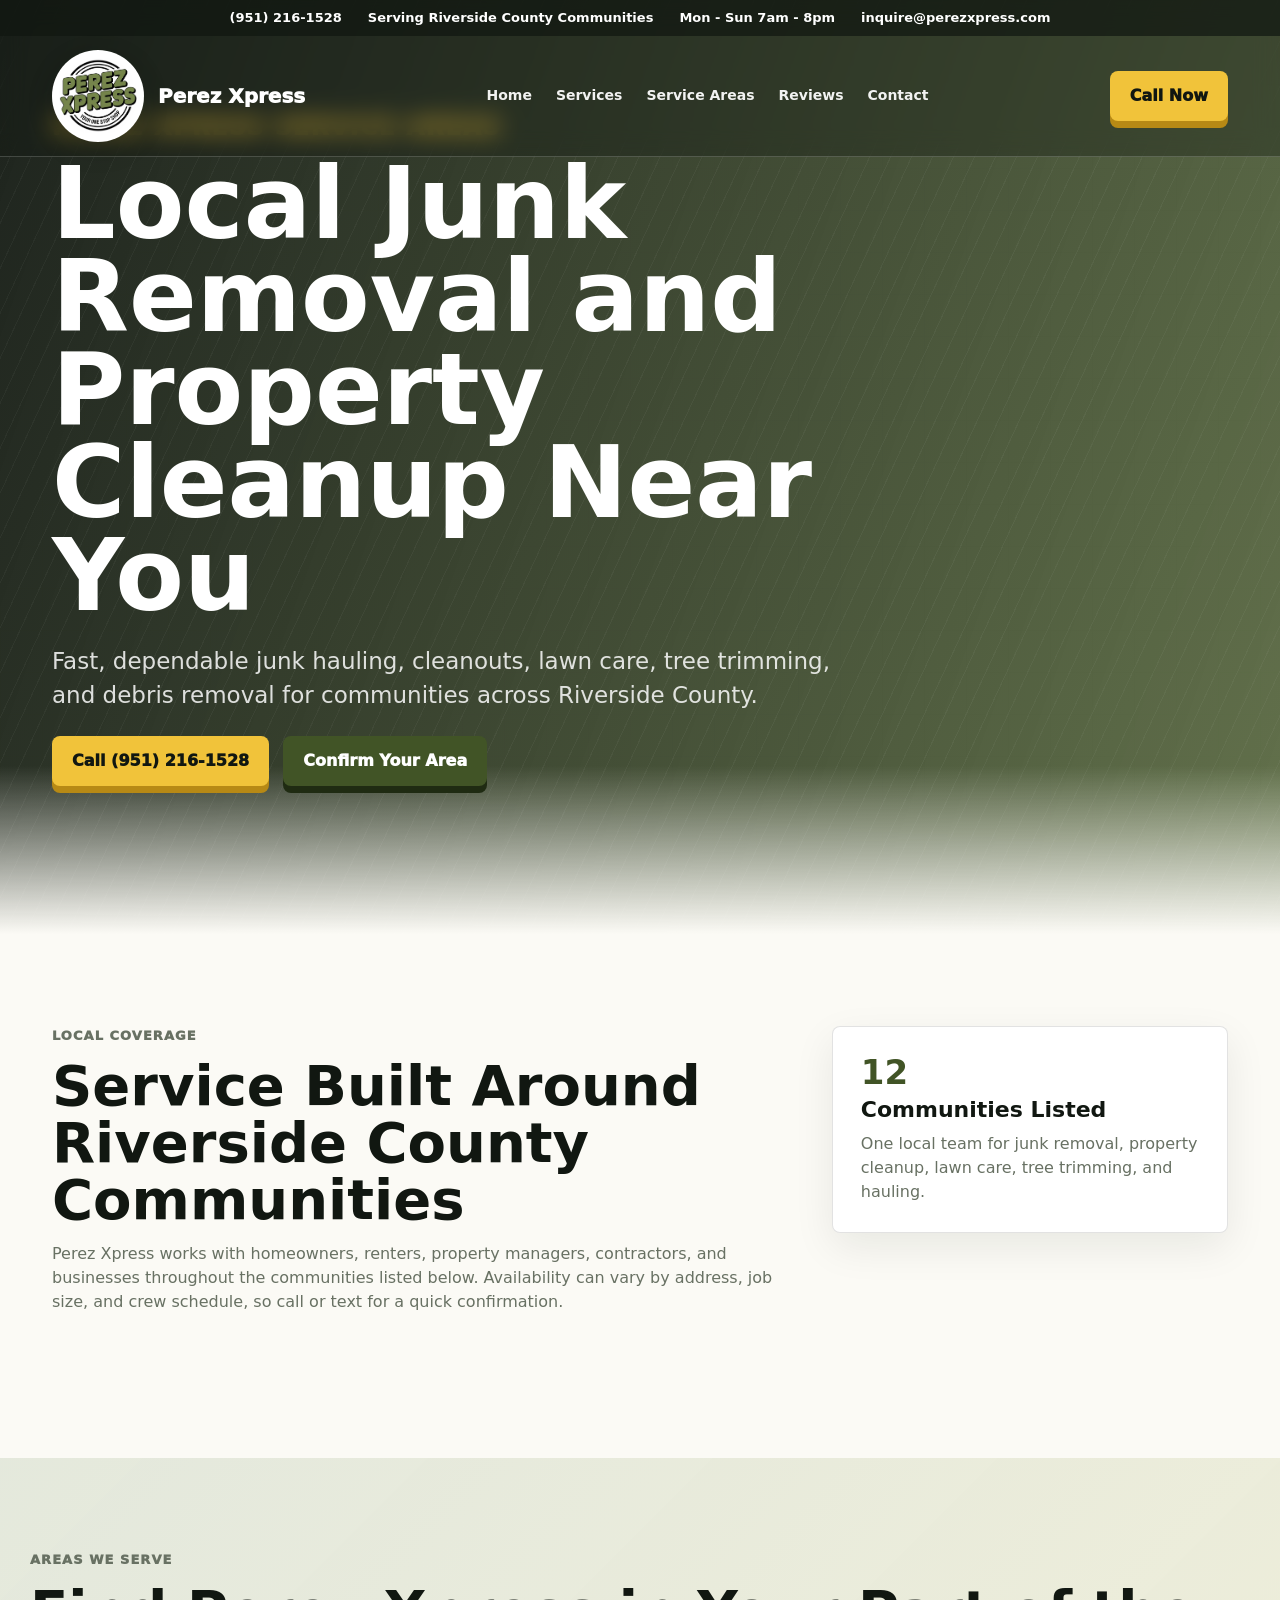
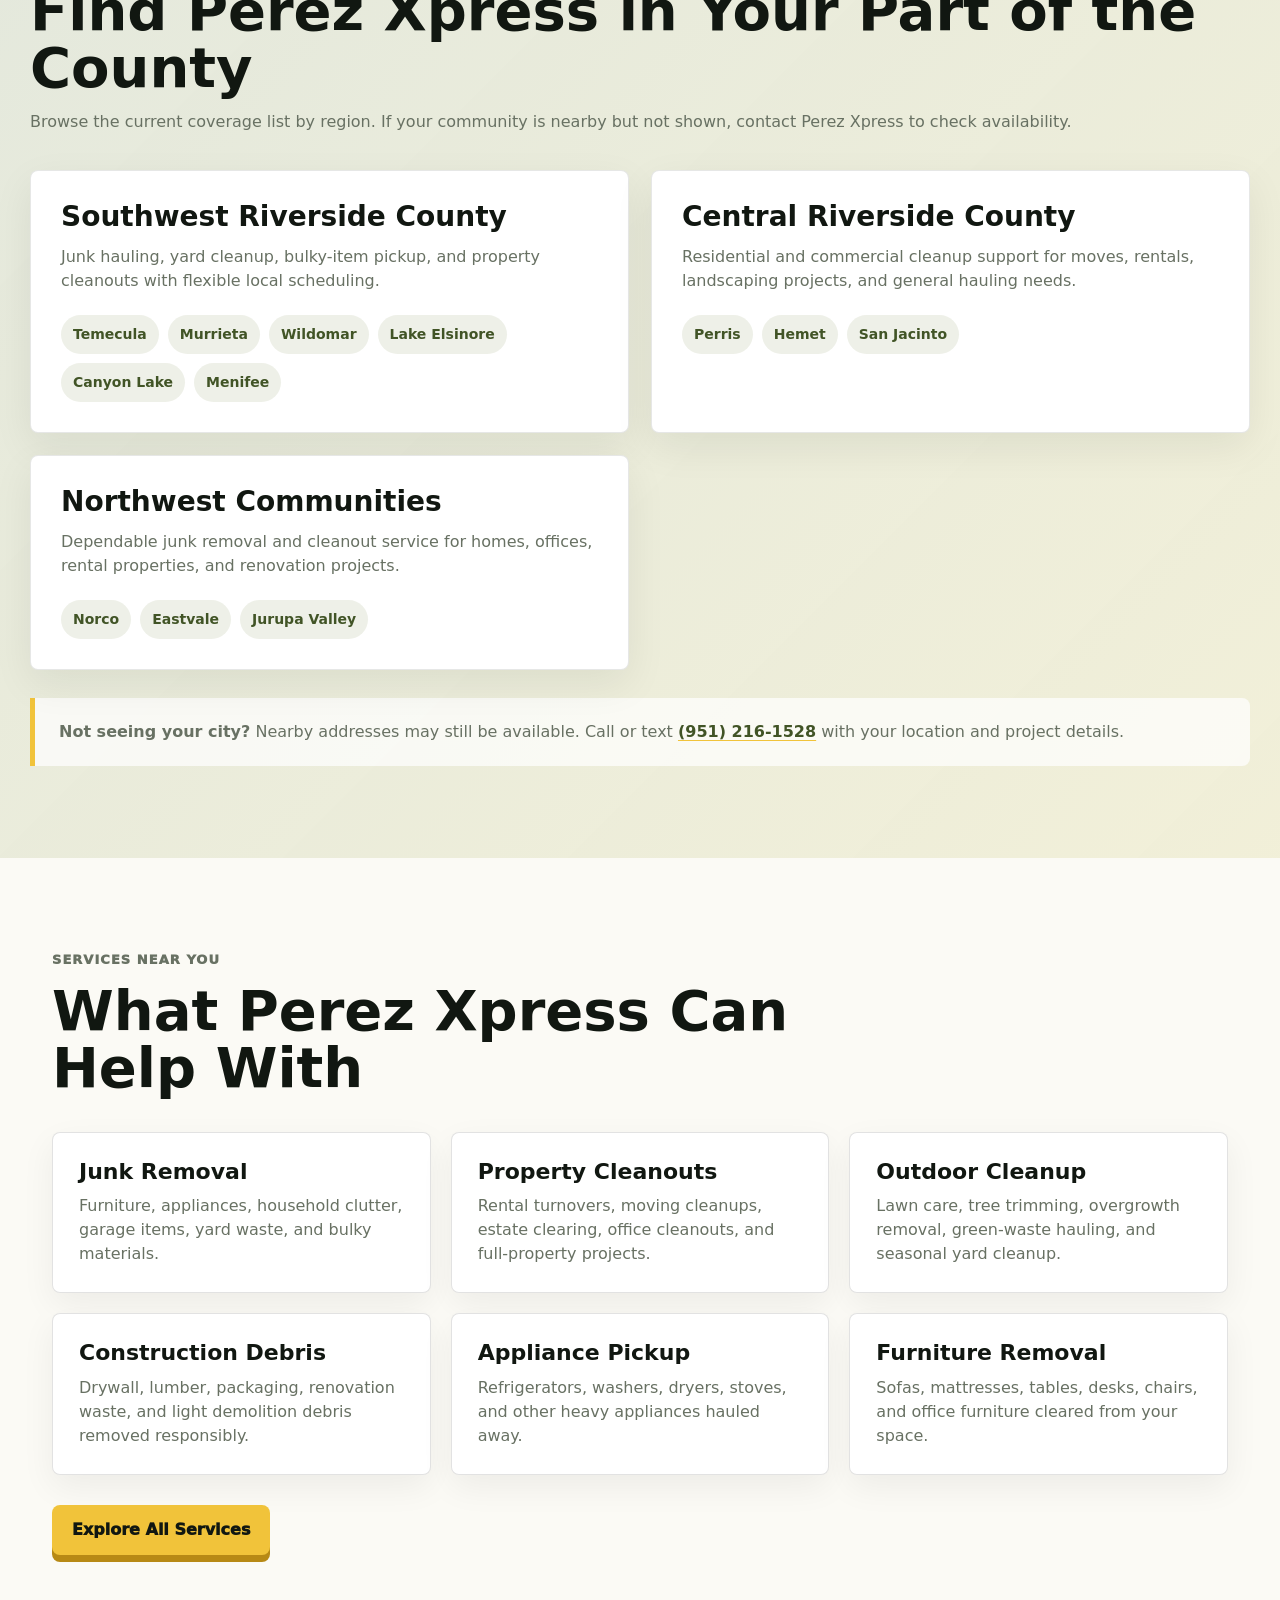
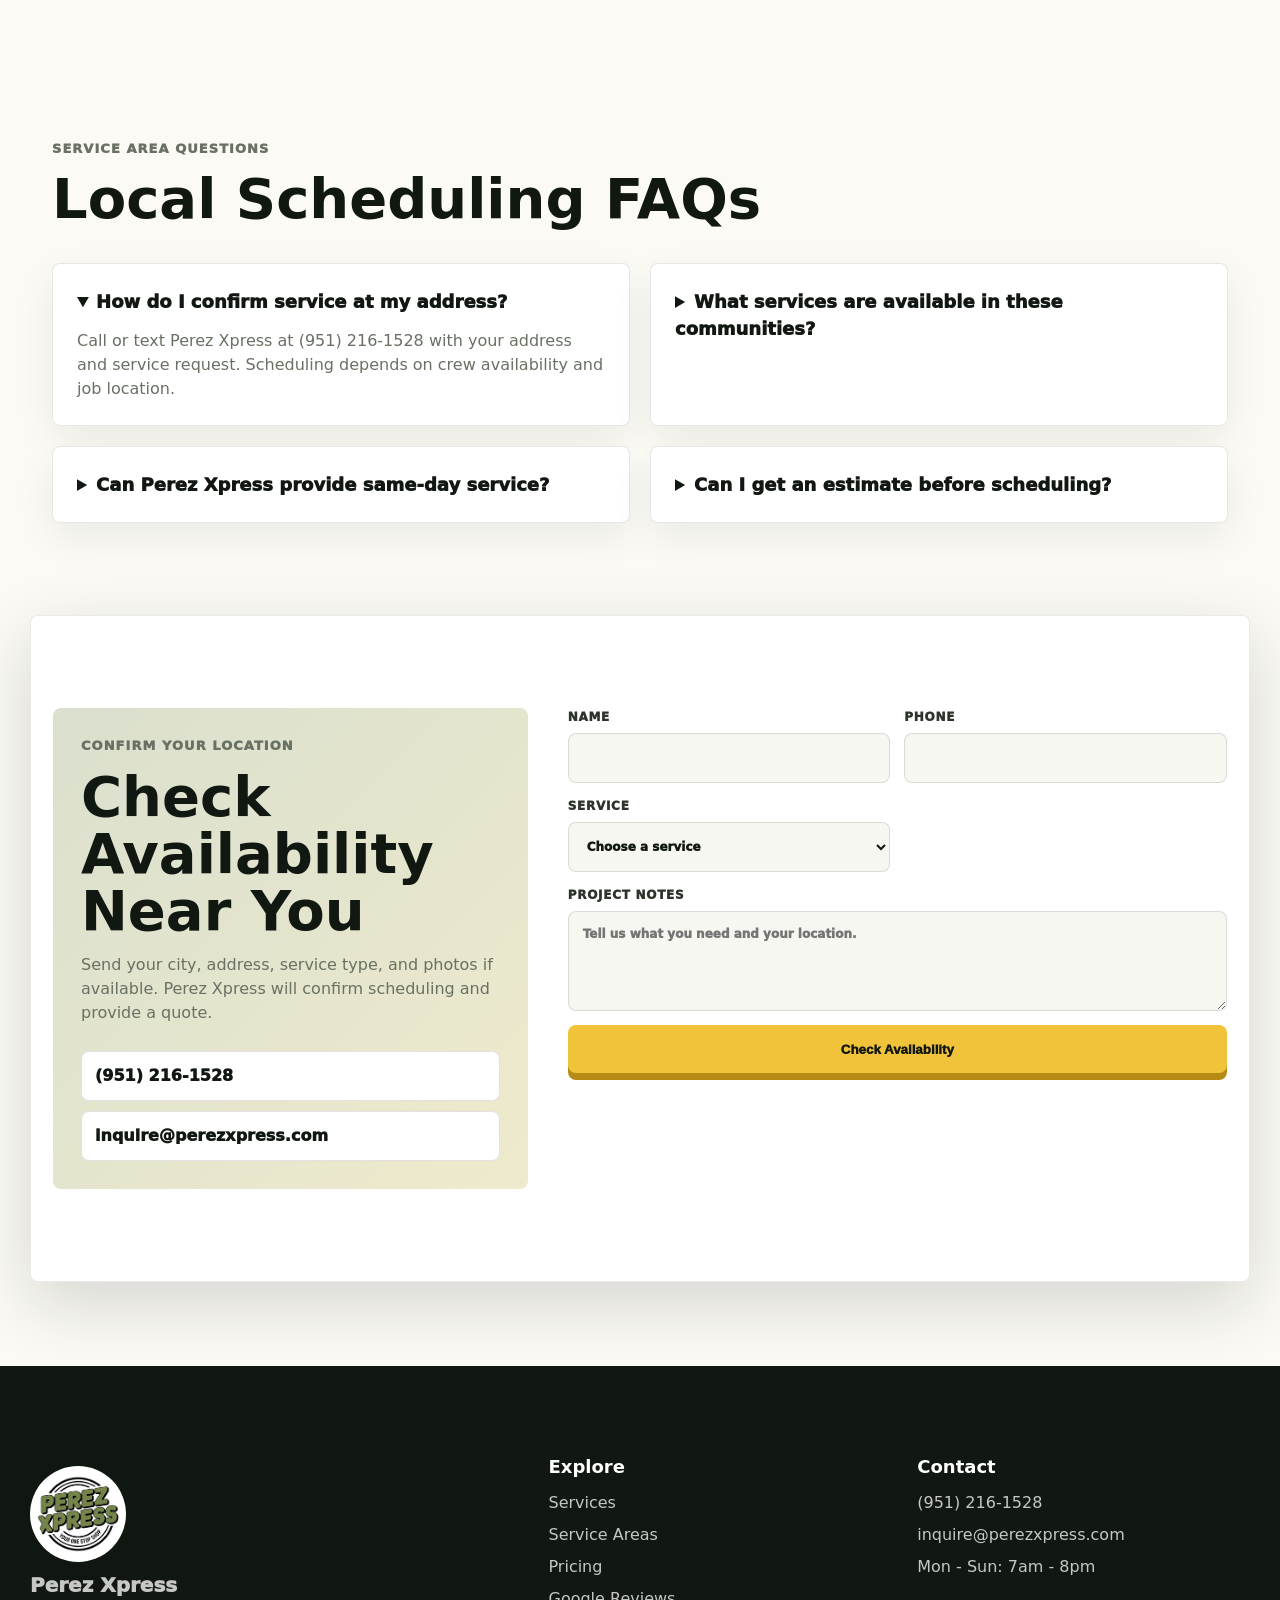
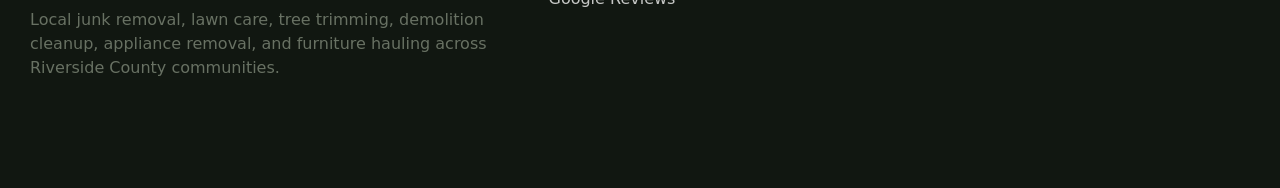
==== commit 25c7fc48: "Remove four cities from service areas" ====
--- a/service-areas.html
+++ b/service-areas.html
@@ -31,8 +31,7 @@
             "areaServed": [
               "Perris", "Lake Elsinore", "Menifee", "Murrieta", "Temecula",
               "Hemet", "Wildomar", "Canyon Lake", "Norco", "Eastvale",
-              "Jurupa Valley", "Beaumont", "San Jacinto", "Banning",
-              "Calimesa", "Palm Desert"
+              "Jurupa Valley", "San Jacinto"
             ]
           },
           {
@@ -113,7 +112,7 @@
           <p>Perez Xpress works with homeowners, renters, property managers, contractors, and businesses throughout the communities listed below. Availability can vary by address, job size, and crew schedule, so call or text for a quick confirmation.</p>
         </div>
         <aside class="coverage-summary">
-          <strong>16</strong>
+          <strong>12</strong>
           <h3>Communities Listed</h3>
           <p>One local team for junk removal, property cleanup, lawn care, tree trimming, and hauling.</p>
         </aside>
@@ -147,13 +146,6 @@
               <span>Norco</span><span>Eastvale</span><span>Jurupa Valley</span>
             </div>
           </article>
-          <article class="area-card">
-            <h3>Pass and Desert Communities</h3>
-            <p>Scheduled hauling, outdoor cleanup, appliance removal, furniture pickup, and debris cleanup farther east.</p>
-            <div class="city-list" aria-label="Pass and desert communities">
-              <span>Beaumont</span><span>Banning</span><span>Calimesa</span><span>Palm Desert</span>
-            </div>
-          </article>
         </div>
         <div class="coverage-note">
           <p><strong>Not seeing your city?</strong> Nearby addresses may still be available. Call or text <a class="text-link" href="tel:+19512161528">(951) 216-1528</a> with your location and project details.</p>
--- a/styles.css
+++ b/styles.css
@@ -705,6 +705,139 @@
   box-shadow: 0 10px 28px rgba(17, 23, 17, 0.06);
 }
 
+.service-area-teaser {
+  display: flex;
+  align-items: center;
+  justify-content: space-between;
+  gap: 40px;
+  border: 1px solid rgba(17, 23, 17, 0.1);
+  border-radius: 8px;
+  background:
+    linear-gradient(135deg, rgba(113, 134, 70, 0.14), rgba(241, 195, 58, 0.12)),
+    #ffffff;
+  box-shadow: var(--shadow);
+}
+
+.service-area-teaser > div {
+  max-width: 800px;
+}
+
+.service-area-teaser p:last-child {
+  margin-bottom: 0;
+  color: var(--muted);
+}
+
+.service-area-teaser .button {
+  flex: 0 0 auto;
+}
+
+.coverage-intro {
+  display: grid;
+  grid-template-columns: minmax(0, 1.3fr) minmax(300px, 0.7fr);
+  gap: 44px;
+  align-items: start;
+}
+
+.coverage-summary {
+  padding: 28px;
+  border: 1px solid var(--line);
+  border-radius: 8px;
+  background: #ffffff;
+  box-shadow: 0 14px 40px rgba(17, 23, 17, 0.08);
+}
+
+.coverage-summary strong {
+  display: block;
+  margin-bottom: 8px;
+  color: var(--olive-dark);
+  font-size: 34px;
+  line-height: 1;
+}
+
+.coverage-summary p {
+  margin-bottom: 0;
+  color: var(--muted);
+}
+
+.area-card-grid {
+  display: grid;
+  grid-template-columns: repeat(2, minmax(0, 1fr));
+  gap: 22px;
+}
+
+.area-card {
+  padding: 30px;
+  border: 1px solid rgba(17, 23, 17, 0.1);
+  border-radius: 8px;
+  background: #ffffff;
+  box-shadow: 0 14px 40px rgba(17, 23, 17, 0.07);
+}
+
+.area-card h3 {
+  margin-bottom: 12px;
+  font-size: 28px;
+}
+
+.area-card p {
+  color: var(--muted);
+}
+
+.city-list {
+  display: flex;
+  flex-wrap: wrap;
+  gap: 9px;
+  margin-top: 22px;
+}
+
+.city-list span {
+  padding: 9px 12px;
+  border-radius: 999px;
+  color: var(--olive-dark);
+  background: rgba(113, 134, 70, 0.12);
+  font-size: 14px;
+  font-weight: 900;
+}
+
+.local-service-grid {
+  display: grid;
+  grid-template-columns: repeat(3, minmax(0, 1fr));
+  gap: 20px;
+}
+
+.local-service-grid article {
+  padding: 26px;
+  border: 1px solid var(--line);
+  border-radius: 8px;
+  background: #ffffff;
+  box-shadow: 0 12px 34px rgba(17, 23, 17, 0.06);
+}
+
+.local-service-grid p {
+  margin-bottom: 0;
+  color: var(--muted);
+}
+
+.coverage-note {
+  margin-top: 28px;
+  padding: 22px 24px;
+  border-left: 5px solid var(--gold);
+  border-radius: 0 8px 8px 0;
+  background: rgba(255, 255, 255, 0.72);
+}
+
+.coverage-note p {
+  margin: 0;
+  color: var(--muted);
+}
+
+.text-link {
+  color: var(--olive-dark);
+  font-weight: 900;
+  text-decoration: underline;
+  text-decoration-color: var(--gold);
+  text-underline-offset: 3px;
+}
+
 .process-grid {
   grid-template-columns: repeat(4, minmax(0, 1fr));
 }
@@ -1019,9 +1152,15 @@
   .service-detail-alt,
   .split-section,
   .reviews-heading,
+  .coverage-intro,
   .final-cta,
   .footer {
     grid-template-columns: 1fr;
+  }
+
+  .service-area-teaser {
+    align-items: flex-start;
+    flex-direction: column;
   }
 
   .google-rating {
@@ -1082,7 +1221,9 @@
   .review-grid,
   .faq-grid,
   .seo-grid,
-  .area-grid {
+  .area-grid,
+  .area-card-grid,
+  .local-service-grid {
     grid-template-columns: 1fr;
   }
 
